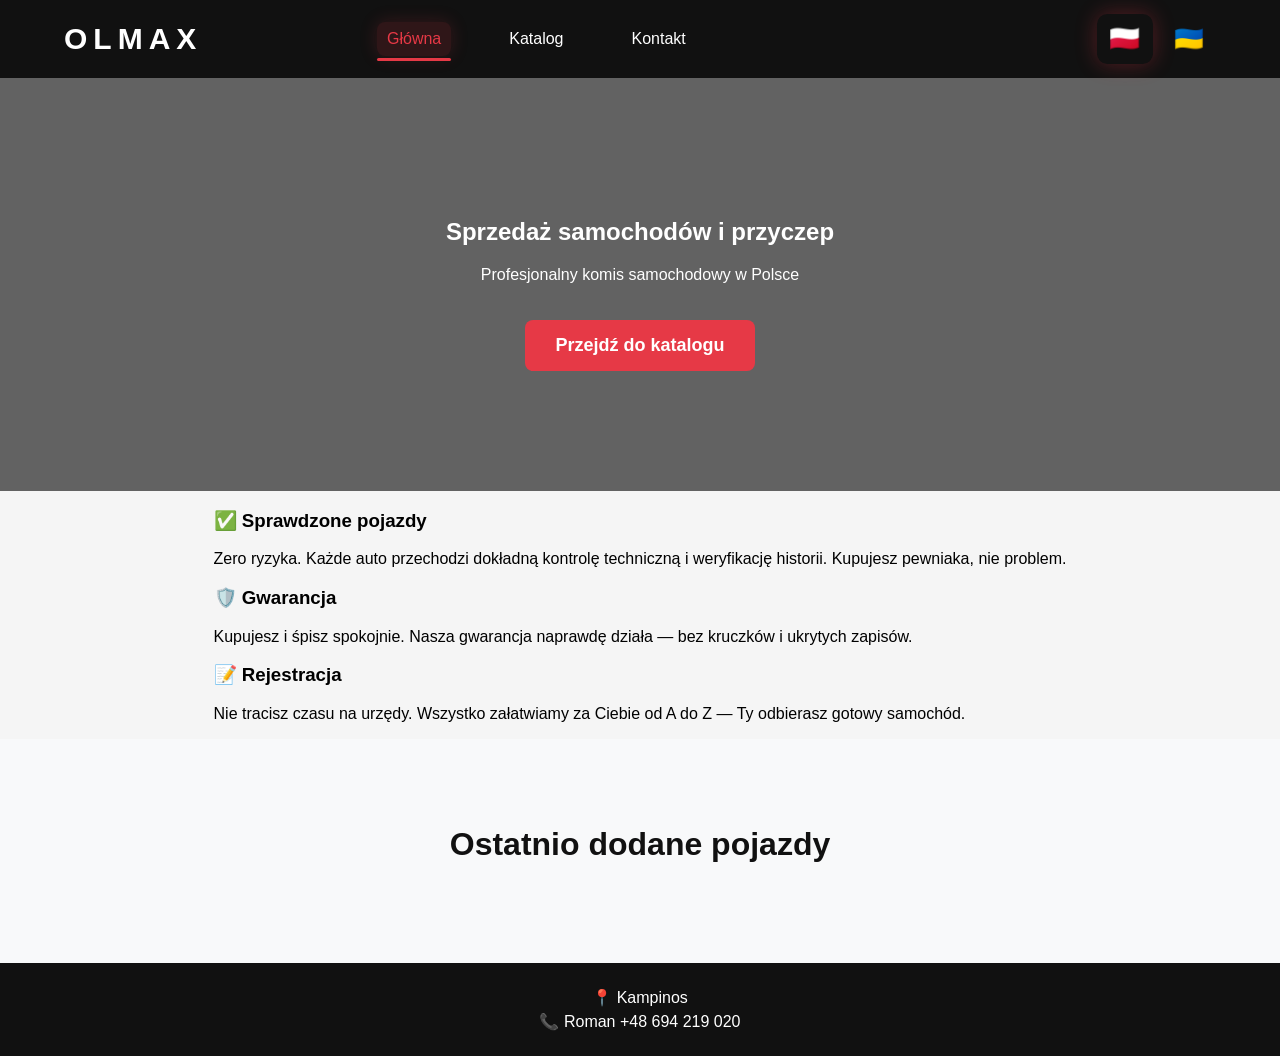
==== index.html @ dc138b00 "Initial OLMAX site" ====
<!DOCTYPE html>
<html lang="pl">
<head>
    <meta charset="UTF-8">
    <meta name="viewport" content="width=device-width, initial-scale=1.0">
    <title>OLMAX</title>
    <link rel="stylesheet" href="css/style.css">
</head>
<body>

<header style="display: flex; align-items: center; justify-content: space-between; padding: 15px 5%; box-sizing: border-box;">

    <div style="flex: 1;">
        <h1 id="hero-h1" style="margin: 0;">OLMAX</h1>
    </div>

    <nav style="flex: 2; text-align: center;">
        <a href="index.html" id="nav-home" style="margin: 0 15px;">Główna</a>
        <a href="katalog.html" id="nav-catalog" style="margin: 0 15px;">Katalog</a>
        <a href="kontakt.html" id="nav-contact" style="margin: 0 15px;">Kontakt</a>
    </nav>

    <div class="lang-switcher" style="flex: 1; display: flex; justify-content: flex-end; gap: 10px;">
        <button onclick="setLanguage('pl')" style="cursor:pointer; background:none; border:none; font-size:24px; transition: 0.2s;" onmouseover="this.style.transform='scale(1.1)'" onmouseout="this.style.transform='scale(1)'">🇵🇱</button>
        <button onclick="setLanguage('ua')" style="cursor:pointer; background:none; border:none; font-size:24px; transition: 0.2s;" onmouseover="this.style.transform='scale(1.1)'" onmouseout="this.style.transform='scale(1)'">🇺🇦</button>
    </div>

</header>

<section class="hero">
    <div class="hero-content">
        <h2 id="txt-hero-title">Sprzedaż samochodów i przyczep</h2>
        <p id="txt-hero-sub">Profesjonalny komis samochodowy w Polsce</p>
        <a href="katalog.html" class="btn-primary" id="btn-hero-catalog">Przejdź do katalogu</a>
    </div>
</section>

<section class="container features-section">
    <div class="feature-box">
        <h3 id="txt-feat-1">✅ Sprawdzone pojazdy</h3>
        <p id="txt-feat-1-sub">Każdy samochód przechodzi dokładną inspekcję...</p>
    </div>
    <div class="feature-box">
        <h3 id="txt-feat-2">🛡️ Gwarancja</h3>
        <p id="txt-feat-2-sub">Proste warunki umowy...</p>
    </div>
    <div class="feature-box">
        <h3 id="txt-feat-3">📝 Rejestracja</h3>
        <p id="txt-feat-3-sub">Pomagamy z formalnościami...</p>
    </div>
</section>

<section class="recent-cars-wrapper">
    <div class="container">
        <h2 id="latest-h2">Ostatnio dodane pojazdy</h2>
        <div id="latest-cars">
        </div>
    </div>
</section>

<script src="js/lang.js"></script>
<script src="js/home.js"></script>

<footer>
    <p>📍 Kampinos</p>
    <p>📞 Roman +48 694 219 020</p>
</footer>

</body>
</html>
---- css/style.css ----
body {
    font-family: Arial;
    margin: 0;
    background: #f5f5f5;
    display: flex;
    flex-direction: column;
    min-height: 100vh;
}

/* --- ГОЛОВНИЙ КОНТЕЙНЕР (Центрує сайт) --- */
.container {
    max-width: 1200px;
    margin: 0 auto;
    padding: 0 20px;
}

header {
    display:flex;
    justify-content:flex-start;
    align-items:center;
    background:#111;
    color:white;
    padding:15px 30px;
    gap: 20px;
}

header h1 {
    margin: 0;
    font-size: 30px;
    letter-spacing: 0.2em;
    text-transform: uppercase;
    animation: logoGlow 3.5s ease-in-out infinite;
}

.lang-switcher {
    display: flex;
    gap: 10px;
    align-items: center;
    margin-left: auto;
}

nav {
    display: flex;
    gap: 18px;
    align-items: center;
}

nav a {
    position: relative;
    color:white;
    margin:10px;
    text-decoration:none;
    padding: 8px 10px;
    border-radius: 8px;
    transition: color 0.25s ease, transform 0.25s ease, box-shadow 0.25s ease, background 0.25s ease;
}

nav a:hover {
    transform: translateY(-2px);
}

nav a.active {
    color: #e63946;
    background: rgba(230,57,70,0.14);
    box-shadow: 0 0 18px rgba(230,57,70,0.18);
}

nav a.active::after {
    content: '';
    position: absolute;
    left: 0;
    right: 0;
    bottom: -5px;
    height: 3px;
    background: #e63946;
    border-radius: 2px;
}

.lang-switcher button {
    cursor: pointer;
    background: transparent;
    color: white;
    border: 1px solid rgba(255,255,255,0.65);
    padding: 10px 12px;
    border-radius: 10px;
    font-size: 18px;
    transition: background 0.25s ease, color 0.25s ease, transform 0.25s ease, box-shadow 0.25s ease;
}

.lang-switcher button:hover {
    background: rgba(255,255,255,0.12);
}

.lang-switcher button.active {
    color: #e63946;
    background: rgba(230,57,70,0.18);
    box-shadow: 0 0 20px rgba(230,57,70,0.32);
    transform: scale(1.04);
}

.hero {
    background: linear-gradient(rgba(0,0,0,0.6), rgba(0,0,0,0.6)), url('https://picsum.photos/1200/400') center/cover;
    color: white;
    padding: 120px 20px;
    text-align: center;
}

.about {
    padding:40px;
    text-align:center;
}

#cars {
    display:flex;
    flex-wrap:wrap;
    gap:20px;
    padding:20px;
}

.card {
    background: white;
    padding: 15px;
    border-radius: 10px;
    width: 250px;
    box-shadow: 0 0 10px rgba(0,0,0,0.1);
    cursor: pointer;
    transition: transform 0.3s ease, box-shadow 0.3s ease;
}

.card:hover {
    transform: translateY(-10px);
    box-shadow: 0 15px 30px rgba(0,0,0,0.2);
}

.card img {
    width:100%;
    border-radius:10px;
}

button {
    background:black;
    color:white;
    padding:10px;
    border:none;
    border-radius:5px;
    cursor:pointer;
}

.back {
    color:white;
    padding:10px;
    display:inline-block;
}

footer {
    background: #111;
    color: white;
    text-align: center;
    padding: 20px;
    margin-top: auto;
}

footer p {
    margin: 5px 0;
}

.product-card {
    display: flex;
    flex-wrap: wrap;
    background: white;
    max-width: 900px;
    margin: 40px auto;
    border-radius: 15px;
    box-shadow: 0 5px 20px rgba(0,0,0,0.1);
    overflow: hidden;
}

.product-image {
    flex: 1 1 400px;
}

.product-image img {
    width: 100%;
    height: 100%;
    object-fit: cover;
    display: block;
}

.product-info {
    flex: 1 1 400px;
    padding: 30px;
    display: flex;
    flex-direction: column;
}

.product-info h1 {
    margin-top: 0;
    font-size: 32px;
    color: #111;
}

.product-info .price {
    font-size: 28px;
    font-weight: bold;
    color: #e63946;
    margin-bottom: 20px;
}

.specs {
    list-style: none;
    padding: 15px;
    margin: 0 0 20px 0;
    background: #f8f9fa;
    border-radius: 8px;
}

.specs li {
    margin-bottom: 10px;
    font-size: 16px;
    border-bottom: 1px solid #ddd;
    padding-bottom: 5px;
}

.specs li:last-child {
    border-bottom: none;
    margin-bottom: 0;
    padding-bottom: 0;
}

.description p {
    line-height: 1.6;
    color: #444;
}

.buy-btn {
    margin-top: auto;
    background: #111;
    color: white;
    padding: 15px;
    font-size: 18px;
    border: none;
    border-radius: 8px;
    cursor: pointer;
    transition: 0.3s;
    width: 100%;
}

.buy-btn:hover {
    background: #333;
}

.btn-primary {
    display: inline-block;
    background: #e63946;
    color: white;
    padding: 15px 30px;
    text-decoration: none;
    font-size: 18px;
    border-radius: 8px;
    margin-top: 20px;
    font-weight: bold;
    transition: 0.3s;
}

.btn-primary:hover {
    background: #c1121f;
}

/* --- ОНОВЛЕНИЙ БЛОК ПЕРЕВАГ --- */
.features {
    display: flex;
    justify-content: center;
    flex-wrap: wrap;
    gap: 30px;
    padding: 50px 20px;
    background: white;
    text-align: center;
    max-width: 1200px;
    margin: 0 auto;
}

.feature {
    flex: 1;
    min-width: 250px;
    padding: 20px;
}

.feature h3 {
    color: #111;
    margin-bottom: 15px;
}

.latest {
    padding: 50px 20px;
    text-align: center;
}

.cars-grid {
    display: flex;
    flex-wrap: wrap;
    justify-content: center;
    gap: 20px;
    margin: 30px 0;
}

.btn-secondary {
    display: inline-block;
    background: #111;
    color: white;
    padding: 12px 25px;
    text-decoration: none;
    border-radius: 8px;
    transition: 0.3s;
}

.btn-secondary:hover {
    background: #333;
}

header,
footer,
#cars,
#product,
.hero-content,
.features,
.latest,
.back {
    animation: fadeInUp 1s ease-out forwards;
    opacity: 0;
}

header {
    animation-delay: 0.1s;
}

.back, #cars, #product, .hero-content {
    animation-delay: 0.3s;
}

.features {
    animation-delay: 0.5s;
}

.latest {
    animation-delay: 0.7s;
}

footer {
    animation-delay: 0.9s;
}

@keyframes fadeInUp {
    from {
        opacity: 0;
        transform: translateY(20px);
    }
    to {
        opacity: 1;
        transform: translateY(0);
    }
}

@keyframes logoGlow {
    0%, 100% {
        text-shadow: 0 0 10px rgba(255,255,255,0.25);
        transform: translateY(0);
    }
    50% {
        text-shadow: 0 0 18px rgba(230,57,70,0.6);
        transform: translateY(-3px);
    }
}

.contact-section {
    display: flex;
    flex-wrap: wrap;
    max-width: 1000px;
    margin: 40px auto;
    gap: 30px;
    padding: 20px;
    animation: fadeInUp 1s ease-out forwards;
    opacity: 0;
    animation-delay: 0.3s;
}

.contact-info, .contact-form {
    flex: 1 1 400px;
    background: white;
    padding: 40px;
    border-radius: 15px;
    box-shadow: 0 5px 20px rgba(0,0,0,0.1);
}

.contact-info h2, .contact-form h2 {
    margin-top: 0;
    color: #111;
}

.info-block {
    margin-top: 25px;
}

.info-block h3 {
    margin-bottom: 5px;
    font-size: 18px;
    color: #111;
}

.info-block p {
    margin: 0;
    color: #444;
    line-height: 1.6;
}

.contact-form form {
    display: flex;
    flex-direction: column;
    gap: 15px;
    margin-top: 20px;
}

.contact-form input, .contact-form textarea {
    width: 100%;
    padding: 15px;
    border: 1px solid #ddd;
    border-radius: 8px;
    font-size: 16px;
    font-family: Arial;
    box-sizing: border-box;
    background: #f8f9fa;
    transition: 0.3s;
}

.contact-form input:focus, .contact-form textarea:focus {
    outline: none;
    border-color: #e63946;
    background: white;
}

.map-section {
    width: 100%;
    margin-bottom: -5px;
    animation: fadeInUp 1s ease-out forwards;
    opacity: 0;
    animation-delay: 0.5s;
}

/* --- СЕКЦІЯ ОСТАННІХ АВТО (Сірий фон і центр) --- */
.recent-cars-wrapper {
    background-color: #f8f9fa;
    padding: 60px 0;
}

.recent-cars-wrapper h2 {
    text-align: center;
    font-size: 32px;
    margin-bottom: 40px;
    color: #111;
}

#latest-cars {
    display: grid;
    grid-template-columns: repeat(3, 1fr);
    gap: 20px;
    margin-top: 30px;
    padding: 0 15px;
}

#latest-cars .card {
    display: flex;
    flex-direction: column;
    justify-content: space-between;
    background: #fff;
    border-radius: 10px;
    box-shadow: 0 5px 15px rgba(0,0,0,0.1);
    padding: 15px;
    width: auto;
}

#latest-cars .card img {
    width: 100%;
    height: 220px;
    object-fit: cover;
    border-radius: 8px;
    margin-bottom: 15px;
}

@media (max-width: 1024px) {
    header {
        padding: 15px 20px;
    }

    .hero {
        padding: 100px 20px;
    }

    .features, .latest, .contact-section {
        padding-left: 20px;
        padding-right: 20px;
    }
}

@media (max-width: 900px) {
    #latest-cars {
        grid-template-columns: repeat(2, 1fr);
    }

    .product-card {
        max-width: 100%;
        margin: 30px 15px;
    }

    .product-image,
    .product-info {
        flex: 1 1 100%;
    }

    .product-info {
        padding: 24px;
    }

    .btn-primary,
    .btn-secondary,
    .buy-btn,
    button {
        width: 100%;
    }

    .features {
        gap: 20px;
    }

    .feature {
        min-width: 100%;
    }

    .contact-section {
        flex-direction: column;
    }

    .contact-info,
    .contact-form {
        padding: 25px;
    }

    #cars {
        gap: 15px;
        padding: 15px;
    }

    .card {
        width: 100%;
    }
}

@media (max-width: 600px) {
    #latest-cars {
        grid-template-columns: 1fr;
    }

    header {
        padding: 12px 15px;
    }

    header h1 {
        font-size: 24px;
    }

    .lang-switcher button {
        padding: 8px 10px;
        font-size: 16px;
    }

    nav a {
        margin: 6px 6px;
        padding: 8px 10px;
        font-size: 14px;
    }

    .hero {
        padding: 70px 15px;
    }

    .feature {
        padding: 16px;
    }

    .contact-info,
    .contact-form {
        padding: 18px;
    }

    .product-info h1 {
        font-size: 26px;
    }

    .product-info .price {
        font-size: 24px;
    }

    .product-card {
        margin: 20px 10px;
    }

    .buy-btn,
    .btn-primary,
    .btn-secondary {
        padding: 14px 18px;
    }

    .contact-form input,
    .contact-form textarea {
        padding: 12px;
        font-size: 15px;
    }

    .recent-cars-wrapper {
        padding: 40px 10px;
    }

    .recent-cars-wrapper h2 {
        font-size: 28px;
    }

    #latest-cars {
        padding: 0 10px;
    }
}
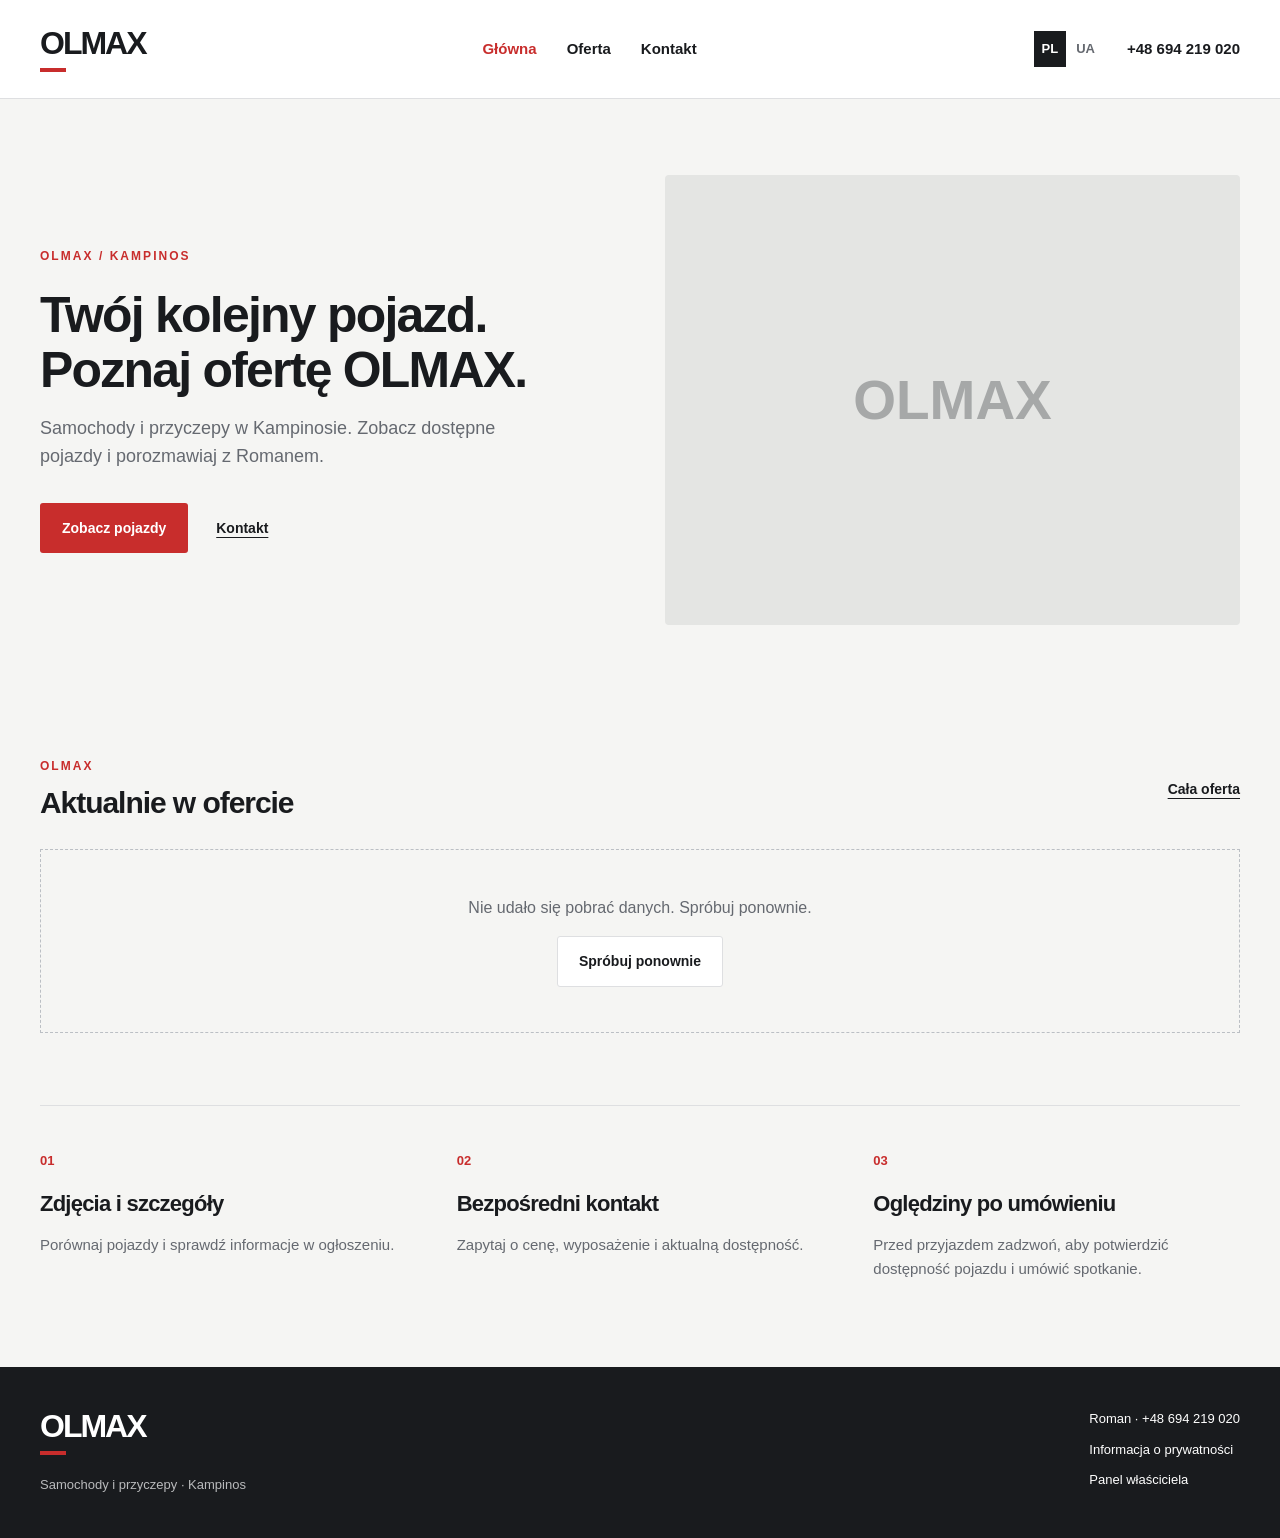
==== commit 778f36bc: "Prepare updated OLMAX catalog and owner panel for Railway" ====
--- a/index.html
+++ b/index.html
@@ -1,70 +1,29 @@
-<!DOCTYPE html>
+<!doctype html>
 <html lang="pl">
-<head>
-    <meta charset="UTF-8">
-    <meta name="viewport" content="width=device-width, initial-scale=1.0">
-    <title>OLMAX</title>
-    <link rel="stylesheet" href="css/style.css">
-</head>
-<body>
+  <head>
+    <meta charset="utf-8" />
+    <meta name="viewport" content="width=device-width, initial-scale=1" />
+    <title>OLMAX — Samochody i przyczepy w Kampinosie</title>
+    <meta
+      name="description"
+      content="OLMAX — samochody i przyczepy w Kampinosie. Aktualne ogłoszenia, zdjęcia i kontakt: Roman, +48 694 219 020."
+    />
 
-<header style="display: flex; align-items: center; justify-content: space-between; padding: 15px 5%; box-sizing: border-box;">
-
-    <div style="flex: 1;">
-        <h1 id="hero-h1" style="margin: 0;">OLMAX</h1>
-    </div>
-
-    <nav style="flex: 2; text-align: center;">
-        <a href="index.html" id="nav-home" style="margin: 0 15px;">Główna</a>
-        <a href="katalog.html" id="nav-catalog" style="margin: 0 15px;">Katalog</a>
-        <a href="kontakt.html" id="nav-contact" style="margin: 0 15px;">Kontakt</a>
-    </nav>
-
-    <div class="lang-switcher" style="flex: 1; display: flex; justify-content: flex-end; gap: 10px;">
-        <button onclick="setLanguage('pl')" style="cursor:pointer; background:none; border:none; font-size:24px; transition: 0.2s;" onmouseover="this.style.transform='scale(1.1)'" onmouseout="this.style.transform='scale(1)'">🇵🇱</button>
-        <button onclick="setLanguage('ua')" style="cursor:pointer; background:none; border:none; font-size:24px; transition: 0.2s;" onmouseover="this.style.transform='scale(1.1)'" onmouseout="this.style.transform='scale(1)'">🇺🇦</button>
-    </div>
-
-</header>
-
-<section class="hero">
-    <div class="hero-content">
-        <h2 id="txt-hero-title">Sprzedaż samochodów i przyczep</h2>
-        <p id="txt-hero-sub">Profesjonalny komis samochodowy w Polsce</p>
-        <a href="katalog.html" class="btn-primary" id="btn-hero-catalog">Przejdź do katalogu</a>
-    </div>
-</section>
-
-<section class="container features-section">
-    <div class="feature-box">
-        <h3 id="txt-feat-1">✅ Sprawdzone pojazdy</h3>
-        <p id="txt-feat-1-sub">Każdy samochód przechodzi dokładną inspekcję...</p>
-    </div>
-    <div class="feature-box">
-        <h3 id="txt-feat-2">🛡️ Gwarancja</h3>
-        <p id="txt-feat-2-sub">Proste warunki umowy...</p>
-    </div>
-    <div class="feature-box">
-        <h3 id="txt-feat-3">📝 Rejestracja</h3>
-        <p id="txt-feat-3-sub">Pomagamy z formalnościami...</p>
-    </div>
-</section>
-
-<section class="recent-cars-wrapper">
-    <div class="container">
-        <h2 id="latest-h2">Ostatnio dodane pojazdy</h2>
-        <div id="latest-cars">
-        </div>
-    </div>
-</section>
-
-<script src="js/lang.js"></script>
-<script src="js/home.js"></script>
-
-<footer>
-    <p>📍 Kampinos</p>
-    <p>📞 Roman +48 694 219 020</p>
-</footer>
-
-</body>
-</html>+    <meta name="theme-color" content="#191b1e" />
+    <link rel="icon" href="/assets/favicon.svg" type="image/svg+xml" />
+    <link rel="stylesheet" href="/css/style.css" />
+    <script src="/js/lang.js" defer></script>
+    <script src="/js/common.js" defer></script>
+    <script src="/js/home.js" defer></script>
+  </head>
+  <body>
+    <a class="skip-link" href="#main">Przejdź do treści / До вмісту</a>
+    <header></header>
+    <main id="main"></main>
+    <noscript
+      >OLMAX · Kampinos · Roman <a href="tel:+48694219020">+48 694 219 020</a>.
+      Włącz JavaScript, aby wyświetlić ofertę.</noscript
+    >
+    <footer></footer>
+  </body>
+</html>
--- a/css/style.css
+++ b/css/style.css
@@ -1,628 +1,987 @@
+* {
+  box-sizing: border-box;
+}
+:root {
+  --ink: #191b1e;
+  --muted: #656970;
+  --red: #c82d2c;
+  --line: #dedfe1;
+  --paper: #f5f5f3;
+}
 body {
-    font-family: Arial;
+  margin: 0;
+  background: var(--paper);
+  color: var(--ink);
+  font:
+    16px/1.6 -apple-system,
+    BlinkMacSystemFont,
+    "Segoe UI",
+    sans-serif;
+}
+a {
+  color: inherit;
+  text-underline-offset: 4px;
+}
+button,
+input,
+select,
+textarea {
+  font: inherit;
+}
+button,
+a,
+input,
+select,
+textarea {
+  -webkit-tap-highlight-color: transparent;
+}
+button {
+  cursor: pointer;
+}
+button:disabled {
+  opacity: 0.55;
+  cursor: wait;
+}
+:focus-visible {
+  outline: 3px solid #297ccc;
+  outline-offset: 4px;
+}
+[hidden] {
+  display: none !important;
+}
+h1,
+h2,
+h3,
+p {
+  margin: 0 0 16px;
+}
+h1,
+h2,
+h3 {
+  line-height: 1.15;
+  letter-spacing: -0.035em;
+}
+h1 {
+  font-size: clamp(34px, 4vw, 60px);
+}
+h2 {
+  font-size: 30px;
+}
+h3 {
+  font-size: 23px;
+}
+img {
+  display: block;
+  max-width: 100%;
+}
+header {
+  background: #fff;
+  border-bottom: 1px solid var(--line);
+}
+.container,
+.header-inner,
+.footer-inner {
+  width: min(1200px, calc(100% - 64px));
+  margin: auto;
+}
+.header-inner {
+  min-height: 98px;
+  display: flex;
+  align-items: center;
+  justify-content: space-between;
+  gap: 28px;
+}
+.brand {
+  position: relative;
+  display: inline-block;
+  font-size: 32px;
+  font-weight: 900;
+  letter-spacing: -2px;
+  text-decoration: none;
+  line-height: 1.1;
+}
+.brand span {
+  display: block;
+  width: 26px;
+  height: 4px;
+  background: var(--red);
+  margin-top: 7px;
+}
+nav {
+  display: flex;
+  gap: 30px;
+}
+nav a {
+  text-decoration: none;
+  font-weight: 600;
+  font-size: 15px;
+}
+nav a[aria-current="page"] {
+  color: var(--red);
+}
+.header-actions {
+  display: flex;
+  gap: 24px;
+  align-items: center;
+}
+.phone-link {
+  font-weight: 650;
+  text-decoration: none;
+  font-size: 15px;
+}
+.languages {
+  display: flex;
+  gap: 2px;
+}
+.languages button {
+  border: 0;
+  background: transparent;
+  padding: 8px;
+  color: var(--muted);
+  font-size: 13px;
+  font-weight: 700;
+}
+.languages button[aria-pressed="true"] {
+  background: var(--ink);
+  color: #fff;
+}
+main {
+  min-height: 65vh;
+}
+.hero {
+  display: grid;
+  grid-template-columns: 1fr 1fr;
+  gap: 50px;
+  align-items: center;
+  padding-block: 76px;
+}
+.eyebrow {
+  font-size: 12px;
+  font-weight: 750;
+  letter-spacing: 0.17em;
+  color: var(--red);
+  margin-bottom: 22px;
+}
+.hero h1 {
+  white-space: pre-line;
+  font-size: clamp(36px, 3.9vw, 56px);
+  line-height: 1.1;
+}
+.hero-sub,
+.lead {
+  color: var(--muted);
+  max-width: 510px;
+  font-size: 18px;
+}
+.actions {
+  display: flex;
+  align-items: center;
+  gap: 28px;
+  margin-top: 32px;
+}
+.button {
+  display: inline-flex;
+  align-items: center;
+  justify-content: center;
+  gap: 8px;
+  padding: 13px 21px;
+  min-height: 48px;
+  border: 1px solid transparent;
+  text-decoration: none;
+  font-weight: 650;
+  font-size: 14px;
+  border-radius: 3px;
+}
+.primary {
+  background: var(--red);
+  color: white;
+}
+.primary:hover {
+  background: #ac2423;
+}
+.secondary {
+  background: #fff;
+  border-color: var(--line);
+  color: var(--ink);
+}
+.secondary:hover {
+  border-color: var(--ink);
+}
+.text-link {
+  font-size: 14px;
+  font-weight: 650;
+}
+.hero-photo {
+  background: #e4e5e3;
+  min-width: 0;
+  position: relative;
+  border-radius: 4px;
+  overflow: hidden;
+}
+.hero-photo > a {
+  display: block;
+  text-decoration: none;
+}
+.hero-photo img {
+  width: 100%;
+  height: 410px;
+  object-fit: cover;
+}
+.hero-caption {
+  background: var(--ink);
+  color: white;
+  padding: 18px 22px;
+  display: flex;
+  justify-content: space-between;
+  gap: 15px;
+  font-size: 14px;
+}
+.hero-empty {
+  min-height: 450px;
+  display: grid;
+  place-items: center;
+  font-size: 55px;
+  font-weight: 900;
+  color: #a6a8a8;
+}
+.section {
+  padding-block: 56px 72px;
+}
+.section-heading {
+  display: flex;
+  align-items: center;
+  justify-content: space-between;
+  gap: 20px;
+  margin-bottom: 28px;
+}
+.section-heading h1,
+.section-heading h2 {
+  margin: 0;
+}
+.section-heading .eyebrow {
+  margin-bottom: 10px;
+}
+.car-grid {
+  display: grid;
+  grid-template-columns: repeat(3, minmax(0, 1fr));
+  gap: 24px;
+}
+.car-card {
+  background: white;
+  border: 1px solid var(--line);
+  border-radius: 4px;
+  overflow: hidden;
+  min-width: 0;
+}
+.card-image {
+  display: block;
+  overflow: hidden;
+  background: #e9eae8;
+}
+.card-image img {
+  width: 100%;
+  height: 240px;
+  object-fit: cover;
+  transition: transform 0.2s;
+}
+.card-image:hover img {
+  transform: scale(1.025);
+}
+.card-body {
+  padding: 24px;
+}
+.car-meta {
+  font-size: 13px;
+  color: var(--muted);
+  display: flex;
+  gap: 10px;
+  margin-bottom: 12px;
+}
+.car-card h3 {
+  font-size: 23px;
+}
+.car-card h3 a {
+  text-decoration: none;
+}
+.card-bottom {
+  display: flex;
+  gap: 16px;
+  justify-content: space-between;
+  align-items: center;
+  margin-top: 30px;
+  border-top: 1px solid var(--line);
+  padding-top: 20px;
+  flex-wrap: wrap;
+}
+.card-bottom strong {
+  font-size: 20px;
+  letter-spacing: -0.03em;
+}
+.card-bottom a {
+  font-size: 12px;
+  font-weight: 650;
+  text-decoration: none;
+}
+.benefits {
+  border-top: 1px solid var(--line);
+  display: grid;
+  grid-template-columns: repeat(3, 1fr);
+  gap: 50px;
+  padding-block: 45px 70px;
+}
+.benefits article > span {
+  font-size: 13px;
+  color: var(--red);
+  font-weight: 700;
+  display: block;
+  margin-bottom: 20px;
+}
+.benefits p {
+  color: var(--muted);
+  font-size: 15px;
+}
+.benefits h3 {
+  font-size: 22px;
+}
+footer {
+  background: var(--ink);
+  color: #fff;
+}
+.footer-inner {
+  padding-block: 42px;
+  display: flex;
+  justify-content: space-between;
+  gap: 30px;
+}
+.footer-inner p {
+  font-size: 13px;
+  color: #b9babc;
+  margin: 20px 0 0;
+}
+.footer-links {
+  display: flex;
+  flex-direction: column;
+  gap: 10px;
+  font-size: 13px;
+}
+.footer-links a {
+  text-decoration: none;
+}
+.catalog-filters {
+  display: grid;
+  grid-template-columns: 2fr 1fr 1fr auto;
+  gap: 18px;
+  align-items: end;
+  background: white;
+  border: 1px solid var(--line);
+  padding: 24px;
+  margin: 30px 0;
+}
+.catalog-filters label,
+.request-form label,
+.editor label,
+.login-form label {
+  display: block;
+  font-size: 14px;
+  font-weight: 600;
+}
+input,
+select,
+textarea {
+  display: block;
+  width: 100%;
+  padding: 11px 12px;
+  background: #fff;
+  border: 1px solid #b9bcc1;
+  border-radius: 3px;
+  color: var(--ink);
+  margin-top: 7px;
+  font-weight: 400;
+  min-width: 0;
+}
+textarea {
+  resize: vertical;
+}
+input[type="file"] {
+  font-size: 13px;
+}
+.small {
+  font-size: 13px;
+  color: var(--muted);
+}
+.empty-state {
+  padding: 45px 25px;
+  border: 1px dashed #bbbfc4;
+  text-align: center;
+  grid-column: 1/-1;
+  color: var(--muted);
+}
+.panel {
+  background: white;
+  border: 1px solid var(--line);
+  padding: 32px;
+  border-radius: 4px;
+}
+.panel h2 {
+  font-size: 26px;
+}
+.product-layout {
+  display: grid;
+  grid-template-columns: minmax(0, 1.45fr) minmax(0, 1fr);
+  gap: 30px;
+}
+.product-layout > div,
+.contact-layout > div {
+  min-width: 0;
+}
+.back-link {
+  display: inline-block;
+  margin-bottom: 28px;
+  font-size: 14px;
+}
+.main-photo {
+  background: #e9eae8;
+}
+.main-photo img {
+  width: 100%;
+  height: 460px;
+  object-fit: contain;
+}
+.gallery {
+  display: flex;
+  gap: 10px;
+  overflow-x: auto;
+  padding: 14px 2px 22px;
+}
+.thumb {
+  width: 94px;
+  height: 72px;
+  flex-shrink: 0;
+  padding: 3px;
+  border: 2px solid transparent;
+  background: white;
+}
+.thumb[aria-pressed="true"] {
+  border-color: var(--red);
+}
+.thumb img {
+  height: 100%;
+  width: 100%;
+  object-fit: cover;
+}
+.description p {
+  white-space: pre-line;
+  overflow-wrap: anywhere;
+}
+.product-details h1 {
+  font-size: 36px;
+  overflow-wrap: anywhere;
+}
+.product-price {
+  font-size: 32px;
+  font-weight: 750;
+  letter-spacing: -0.035em;
+}
+.specs {
+  margin: 24px 0;
+}
+.specs div {
+  display: flex;
+  justify-content: space-between;
+  padding: 12px 0;
+  border-top: 1px solid var(--line);
+}
+.specs dt {
+  color: var(--muted);
+}
+.specs dd {
+  font-weight: 600;
+  margin-left: 16px;
+}
+.wide {
+  width: 100%;
+  flex-wrap: wrap;
+}
+.inquiry {
+  margin-top: 24px;
+}
+.request-form,
+.login-form {
+  display: grid;
+  gap: 18px;
+}
+.request-form .small {
+  font-weight: 400;
+  margin: 0;
+}
+.honeypot {
+  position: absolute;
+  left: -9999px;
+  width: 1px;
+  height: 1px;
+  overflow: hidden;
+}
+.form-status {
+  font-size: 14px;
+  margin: 0;
+  overflow-wrap: anywhere;
+}
+.success {
+  color: #187337;
+}
+.error {
+  color: #b32424;
+}
+.contact-layout {
+  display: grid;
+  grid-template-columns: 1fr 1fr;
+  gap: 80px;
+  align-items: start;
+}
+.contact-layout h1 {
+  font-size: 46px;
+}
+.contact-details {
+  display: grid;
+  gap: 28px;
+  margin-top: 42px;
+}
+.contact-details > div > span {
+  display: block;
+  font-size: 13px;
+  color: var(--muted);
+  margin-bottom: 8px;
+}
+.contact-details p {
+  color: var(--muted);
+}
+.contact-details h2 {
+  font-size: 26px;
+}
+.contact-details h3 {
+  font-size: 22px;
+}
+.contact-phone {
+  font-size: 28px;
+  font-weight: 700;
+  text-decoration: none;
+}
+.prose {
+  max-width: 800px;
+}
+.prose p {
+  margin-bottom: 26px;
+}
+.login-panel {
+  max-width: 460px;
+  margin: 30px auto;
+}
+.login-panel h1 {
+  font-size: 34px;
+}
+.admin-heading {
+  display: flex;
+  justify-content: space-between;
+  align-items: center;
+  gap: 20px;
+  margin-bottom: 32px;
+}
+.admin-heading h1 {
+  font-size: 38px;
+  margin: 0;
+}
+.admin-tabs {
+  display: flex;
+  gap: 12px;
+  margin-bottom: 28px;
+  flex-wrap: wrap;
+}
+.admin-tabs button[aria-pressed="true"] {
+  background: var(--ink);
+  color: #fff;
+}
+.admin-list {
+  display: grid;
+  gap: 14px;
+}
+.admin-car {
+  display: flex;
+  align-items: center;
+  gap: 22px;
+  background: #fff;
+  border: 1px solid var(--line);
+  padding: 18px;
+}
+.admin-car img {
+  width: 115px;
+  height: 78px;
+  object-fit: cover;
+}
+.admin-car .car-info {
+  flex: 1;
+  min-width: 0;
+}
+.admin-car h2 {
+  font-size: 21px;
+  margin-bottom: 8px;
+  overflow-wrap: anywhere;
+}
+.admin-car p {
+  margin: 0;
+  font-size: 13px;
+  color: var(--muted);
+}
+.badge {
+  display: inline-block;
+  padding: 2px 9px;
+  font-size: 12px;
+  background: #ececeb;
+  border-radius: 3px;
+}
+.badge.published,
+.badge.new {
+  background: #e2f0e6;
+  color: #1a6932;
+}
+.badge.sold {
+  background: #e5e8ef;
+  color: #414b67;
+}
+.editor {
+  margin-bottom: 30px;
+}
+.editor h2 {
+  margin-bottom: 24px;
+}
+.form-grid {
+  display: grid;
+  grid-template-columns: 1fr 1fr;
+  gap: 20px;
+}
+.span-all {
+  grid-column: 1/-1;
+}
+.editor .actions {
+  margin-top: 20px;
+}
+.upload-grid {
+  display: grid;
+  grid-template-columns: repeat(4, minmax(0, 1fr));
+  gap: 16px;
+  margin-block: 20px;
+}
+.upload-item {
+  border: 1px solid var(--line);
+  padding: 8px;
+}
+.upload-item img {
+  width: 100%;
+  height: 110px;
+  object-fit: cover;
+}
+.upload-item button {
+  font-size: 12px;
+  margin-top: 8px;
+  background: #fff;
+  border: 1px solid var(--line);
+  padding: 5px;
+  width: 100%;
+}
+.url-row {
+  display: flex;
+  align-items: end;
+  gap: 12px;
+}
+.url-row label {
+  flex: 1;
+}
+.lead-card {
+  padding: 24px;
+  background: #fff;
+  border: 1px solid var(--line);
+}
+.lead-top {
+  display: flex;
+  justify-content: space-between;
+  gap: 20px;
+  flex-wrap: wrap;
+}
+.lead-card h2 {
+  font-size: 23px;
+  margin-bottom: 6px;
+}
+.lead-message {
+  white-space: pre-line;
+  overflow-wrap: anywhere;
+  margin-top: 20px;
+}
+.lead-actions {
+  display: flex;
+  align-items: end;
+  justify-content: space-between;
+  gap: 20px;
+}
+.lead-actions select {
+  max-width: 210px;
+}
+.danger {
+  color: #ae2323;
+}
+.skip-link {
+  position: fixed;
+  top: -100px;
+  left: 15px;
+  background: white;
+  padding: 12px;
+  z-index: 5;
+}
+.skip-link:focus {
+  top: 10px;
+}
+noscript {
+  display: block;
+  padding: 24px;
+  text-align: center;
+}
+.admin-notice {
+  margin-bottom: 18px;
+}
+.stats {
+  display: flex;
+  gap: 24px;
+  font-size: 14px;
+  color: var(--muted);
+  margin-bottom: 22px;
+}
+.stats strong {
+  color: var(--ink);
+}
+@media (max-width: 1050px) {
+  .header-inner {
+    gap: 20px;
+  }
+  nav {
+    gap: 18px;
+  }
+  .header-actions {
+    gap: 14px;
+  }
+  .phone-link {
+    display: none;
+  }
+  .hero {
+    gap: 30px;
+    padding-block: 50px;
+  }
+  .hero-photo img {
+    height: 370px;
+  }
+  .card-body {
+    padding: 18px;
+  }
+  .card-image img {
+    height: 190px;
+  }
+  .catalog-filters {
+    grid-template-columns: 2fr 1fr 1fr;
+  }
+  .catalog-filters > button {
+    grid-column: 1/-1;
+    justify-self: start;
+  }
+  .contact-layout {
+    gap: 38px;
+  }
+  .main-photo img {
+    height: 370px;
+  }
+  .panel {
+    padding: 24px;
+  }
+  .product-layout {
+    grid-template-columns: 1.15fr 1fr;
+  }
+}
+@media (max-width: 720px) {
+  .container,
+  .header-inner,
+  .footer-inner {
+    width: calc(100% - 36px);
+  }
+  .header-inner {
+    min-height: 100px;
+    flex-wrap: wrap;
+    gap: 14px;
+    padding-block: 18px;
+  }
+  .brand {
+    font-size: 29px;
+  }
+  .header-actions {
+    margin-left: auto;
+  }
+  nav {
+    order: 3;
+    width: 100%;
+    justify-content: space-between;
+    padding-top: 5px;
+  }
+  nav a {
+    font-size: 14px;
+  }
+  .hero {
+    grid-template-columns: 1fr;
+    padding-block: 38px;
+    gap: 32px;
+  }
+  .hero h1 {
+    font-size: 40px;
+  }
+  .hero-photo img {
+    height: 310px;
+  }
+  .hero-empty {
+    min-height: 280px;
+  }
+  .hero-caption {
+    font-size: 13px;
+    padding: 16px;
+  }
+  .section {
+    padding-block: 35px 48px;
+  }
+  .section-heading {
+    align-items: flex-start;
+  }
+  .section-heading h2 {
+    font-size: 27px;
+  }
+  .section-heading > .text-link {
+    flex-shrink: 0;
+    margin-top: 8px;
+    font-size: 12px;
+  }
+  .car-grid {
+    grid-template-columns: 1fr;
+    gap: 22px;
+  }
+  .card-image img {
+    height: 260px;
+  }
+  .card-body {
+    padding: 22px;
+  }
+  .card-bottom {
+    margin-top: 22px;
+  }
+  .benefits {
+    grid-template-columns: 1fr;
+    gap: 22px;
+    padding-block: 30px;
+  }
+  .benefits article > span {
+    margin-bottom: 12px;
+  }
+  .benefits p {
     margin: 0;
-    background: #f5f5f5;
-    display: flex;
+  }
+  .benefits article {
+    padding-bottom: 22px;
+    border-bottom: 1px solid var(--line);
+  }
+  .footer-inner {
     flex-direction: column;
-    min-height: 100vh;
-}
-
-/* --- ГОЛОВНИЙ КОНТЕЙНЕР (Центрує сайт) --- */
-.container {
-    max-width: 1200px;
-    margin: 0 auto;
-    padding: 0 20px;
-}
-
-header {
-    display:flex;
-    justify-content:flex-start;
-    align-items:center;
-    background:#111;
-    color:white;
-    padding:15px 30px;
+    padding-block: 34px;
+  }
+  .catalog-filters {
+    grid-template-columns: 1fr 1fr;
+    padding: 18px;
+    gap: 16px;
+  }
+  .catalog-filters > label:first-child {
+    grid-column: 1/-1;
+  }
+  .catalog-filters > label {
+    font-size: 12px;
+  }
+  .catalog-filters > button {
+    width: 100%;
+  }
+  .product-layout,
+  .contact-layout {
+    grid-template-columns: 1fr;
+    gap: 24px;
+  }
+  .main-photo img {
+    height: 300px;
+  }
+  .product-details h1 {
+    font-size: 32px;
+  }
+  .contact-layout h1 {
+    font-size: 38px;
+  }
+  .contact-details {
+    margin-top: 30px;
     gap: 20px;
-}
-
-header h1 {
-    margin: 0;
-    font-size: 30px;
-    letter-spacing: 0.2em;
-    text-transform: uppercase;
-    animation: logoGlow 3.5s ease-in-out infinite;
-}
-
-.lang-switcher {
-    display: flex;
-    gap: 10px;
-    align-items: center;
-    margin-left: auto;
-}
-
-nav {
-    display: flex;
-    gap: 18px;
-    align-items: center;
-}
-
-nav a {
-    position: relative;
-    color:white;
-    margin:10px;
-    text-decoration:none;
-    padding: 8px 10px;
-    border-radius: 8px;
-    transition: color 0.25s ease, transform 0.25s ease, box-shadow 0.25s ease, background 0.25s ease;
-}
-
-nav a:hover {
-    transform: translateY(-2px);
-}
-
-nav a.active {
-    color: #e63946;
-    background: rgba(230,57,70,0.14);
-    box-shadow: 0 0 18px rgba(230,57,70,0.18);
-}
-
-nav a.active::after {
-    content: '';
-    position: absolute;
-    left: 0;
-    right: 0;
-    bottom: -5px;
-    height: 3px;
-    background: #e63946;
-    border-radius: 2px;
-}
-
-.lang-switcher button {
-    cursor: pointer;
-    background: transparent;
-    color: white;
-    border: 1px solid rgba(255,255,255,0.65);
-    padding: 10px 12px;
-    border-radius: 10px;
+  }
+  .contact-phone {
+    font-size: 26px;
+  }
+  .panel {
+    padding: 22px;
+  }
+  .form-grid {
+    grid-template-columns: 1fr;
+  }
+  .upload-grid {
+    grid-template-columns: repeat(2, minmax(0, 1fr));
+  }
+  .url-row {
+    flex-direction: column;
+    align-items: stretch;
+  }
+  .admin-heading h1 {
+    font-size: 28px;
+  }
+  .admin-heading .button {
+    padding: 10px 14px;
+  }
+  .admin-car {
+    flex-wrap: wrap;
+    gap: 14px;
+  }
+  .admin-car img {
+    width: 90px;
+    height: 70px;
+  }
+  .admin-car h2 {
     font-size: 18px;
-    transition: background 0.25s ease, color 0.25s ease, transform 0.25s ease, box-shadow 0.25s ease;
-}
-
-.lang-switcher button:hover {
-    background: rgba(255,255,255,0.12);
-}
-
-.lang-switcher button.active {
-    color: #e63946;
-    background: rgba(230,57,70,0.18);
-    box-shadow: 0 0 20px rgba(230,57,70,0.32);
-    transform: scale(1.04);
-}
-
-.hero {
-    background: linear-gradient(rgba(0,0,0,0.6), rgba(0,0,0,0.6)), url('https://picsum.photos/1200/400') center/cover;
-    color: white;
-    padding: 120px 20px;
-    text-align: center;
-}
-
-.about {
-    padding:40px;
-    text-align:center;
-}
-
-#cars {
-    display:flex;
-    flex-wrap:wrap;
-    gap:20px;
-    padding:20px;
-}
-
-.card {
-    background: white;
-    padding: 15px;
-    border-radius: 10px;
-    width: 250px;
-    box-shadow: 0 0 10px rgba(0,0,0,0.1);
-    cursor: pointer;
-    transition: transform 0.3s ease, box-shadow 0.3s ease;
-}
-
-.card:hover {
-    transform: translateY(-10px);
-    box-shadow: 0 15px 30px rgba(0,0,0,0.2);
-}
-
-.card img {
-    width:100%;
-    border-radius:10px;
-}
-
-button {
-    background:black;
-    color:white;
-    padding:10px;
-    border:none;
-    border-radius:5px;
-    cursor:pointer;
-}
-
-.back {
-    color:white;
-    padding:10px;
-    display:inline-block;
-}
-
-footer {
-    background: #111;
-    color: white;
-    text-align: center;
-    padding: 20px;
-    margin-top: auto;
-}
-
-footer p {
-    margin: 5px 0;
-}
-
-.product-card {
-    display: flex;
+  }
+  .admin-car > .button {
+    width: 100%;
+  }
+  .stats {
+    gap: 14px;
     flex-wrap: wrap;
-    background: white;
-    max-width: 900px;
-    margin: 40px auto;
-    border-radius: 15px;
-    box-shadow: 0 5px 20px rgba(0,0,0,0.1);
-    overflow: hidden;
-}
-
-.product-image {
-    flex: 1 1 400px;
-}
-
-.product-image img {
-    width: 100%;
-    height: 100%;
-    object-fit: cover;
-    display: block;
-}
-
-.product-info {
-    flex: 1 1 400px;
-    padding: 30px;
-    display: flex;
-    flex-direction: column;
-}
-
-.product-info h1 {
-    margin-top: 0;
-    font-size: 32px;
-    color: #111;
-}
-
-.product-info .price {
-    font-size: 28px;
-    font-weight: bold;
-    color: #e63946;
-    margin-bottom: 20px;
-}
-
-.specs {
-    list-style: none;
-    padding: 15px;
-    margin: 0 0 20px 0;
-    background: #f8f9fa;
-    border-radius: 8px;
-}
-
-.specs li {
-    margin-bottom: 10px;
-    font-size: 16px;
-    border-bottom: 1px solid #ddd;
-    padding-bottom: 5px;
-}
-
-.specs li:last-child {
-    border-bottom: none;
-    margin-bottom: 0;
-    padding-bottom: 0;
-}
-
-.description p {
-    line-height: 1.6;
-    color: #444;
-}
-
-.buy-btn {
-    margin-top: auto;
-    background: #111;
-    color: white;
-    padding: 15px;
-    font-size: 18px;
-    border: none;
-    border-radius: 8px;
-    cursor: pointer;
-    transition: 0.3s;
-    width: 100%;
-}
-
-.buy-btn:hover {
-    background: #333;
-}
-
-.btn-primary {
-    display: inline-block;
-    background: #e63946;
-    color: white;
-    padding: 15px 30px;
-    text-decoration: none;
-    font-size: 18px;
-    border-radius: 8px;
-    margin-top: 20px;
-    font-weight: bold;
-    transition: 0.3s;
-}
-
-.btn-primary:hover {
-    background: #c1121f;
-}
-
-/* --- ОНОВЛЕНИЙ БЛОК ПЕРЕВАГ --- */
-.features {
-    display: flex;
-    justify-content: center;
+  }
+  .lead-actions {
     flex-wrap: wrap;
-    gap: 30px;
-    padding: 50px 20px;
-    background: white;
-    text-align: center;
-    max-width: 1200px;
-    margin: 0 auto;
-}
-
-.feature {
-    flex: 1;
-    min-width: 250px;
-    padding: 20px;
-}
-
-.feature h3 {
-    color: #111;
-    margin-bottom: 15px;
-}
-
-.latest {
-    padding: 50px 20px;
-    text-align: center;
-}
-
-.cars-grid {
-    display: flex;
+  }
+  .actions {
     flex-wrap: wrap;
-    justify-content: center;
     gap: 20px;
-    margin: 30px 0;
-}
-
-.btn-secondary {
-    display: inline-block;
-    background: #111;
-    color: white;
-    padding: 12px 25px;
-    text-decoration: none;
-    border-radius: 8px;
-    transition: 0.3s;
-}
-
-.btn-secondary:hover {
-    background: #333;
-}
-
-header,
-footer,
-#cars,
-#product,
-.hero-content,
-.features,
-.latest,
-.back {
-    animation: fadeInUp 1s ease-out forwards;
-    opacity: 0;
-}
-
-header {
-    animation-delay: 0.1s;
-}
-
-.back, #cars, #product, .hero-content {
-    animation-delay: 0.3s;
-}
-
-.features {
-    animation-delay: 0.5s;
-}
-
-.latest {
-    animation-delay: 0.7s;
-}
-
-footer {
-    animation-delay: 0.9s;
-}
-
-@keyframes fadeInUp {
-    from {
-        opacity: 0;
-        transform: translateY(20px);
-    }
-    to {
-        opacity: 1;
-        transform: translateY(0);
-    }
-}
-
-@keyframes logoGlow {
-    0%, 100% {
-        text-shadow: 0 0 10px rgba(255,255,255,0.25);
-        transform: translateY(0);
-    }
-    50% {
-        text-shadow: 0 0 18px rgba(230,57,70,0.6);
-        transform: translateY(-3px);
-    }
-}
-
-.contact-section {
-    display: flex;
-    flex-wrap: wrap;
-    max-width: 1000px;
-    margin: 40px auto;
-    gap: 30px;
-    padding: 20px;
-    animation: fadeInUp 1s ease-out forwards;
-    opacity: 0;
-    animation-delay: 0.3s;
-}
-
-.contact-info, .contact-form {
-    flex: 1 1 400px;
-    background: white;
-    padding: 40px;
-    border-radius: 15px;
-    box-shadow: 0 5px 20px rgba(0,0,0,0.1);
-}
-
-.contact-info h2, .contact-form h2 {
-    margin-top: 0;
-    color: #111;
-}
-
-.info-block {
-    margin-top: 25px;
-}
-
-.info-block h3 {
-    margin-bottom: 5px;
-    font-size: 18px;
-    color: #111;
-}
-
-.info-block p {
-    margin: 0;
-    color: #444;
-    line-height: 1.6;
-}
-
-.contact-form form {
-    display: flex;
-    flex-direction: column;
-    gap: 15px;
-    margin-top: 20px;
-}
-
-.contact-form input, .contact-form textarea {
-    width: 100%;
-    padding: 15px;
-    border: 1px solid #ddd;
-    border-radius: 8px;
-    font-size: 16px;
-    font-family: Arial;
-    box-sizing: border-box;
-    background: #f8f9fa;
-    transition: 0.3s;
-}
-
-.contact-form input:focus, .contact-form textarea:focus {
-    outline: none;
-    border-color: #e63946;
-    background: white;
-}
-
-.map-section {
-    width: 100%;
-    margin-bottom: -5px;
-    animation: fadeInUp 1s ease-out forwards;
-    opacity: 0;
-    animation-delay: 0.5s;
-}
-
-/* --- СЕКЦІЯ ОСТАННІХ АВТО (Сірий фон і центр) --- */
-.recent-cars-wrapper {
-    background-color: #f8f9fa;
-    padding: 60px 0;
-}
-
-.recent-cars-wrapper h2 {
-    text-align: center;
-    font-size: 32px;
-    margin-bottom: 40px;
-    color: #111;
-}
-
-#latest-cars {
-    display: grid;
-    grid-template-columns: repeat(3, 1fr);
-    gap: 20px;
-    margin-top: 30px;
-    padding: 0 15px;
-}
-
-#latest-cars .card {
-    display: flex;
-    flex-direction: column;
-    justify-content: space-between;
-    background: #fff;
-    border-radius: 10px;
-    box-shadow: 0 5px 15px rgba(0,0,0,0.1);
-    padding: 15px;
-    width: auto;
-}
-
-#latest-cars .card img {
-    width: 100%;
-    height: 220px;
-    object-fit: cover;
-    border-radius: 8px;
-    margin-bottom: 15px;
-}
-
-@media (max-width: 1024px) {
-    header {
-        padding: 15px 20px;
-    }
-
-    .hero {
-        padding: 100px 20px;
-    }
-
-    .features, .latest, .contact-section {
-        padding-left: 20px;
-        padding-right: 20px;
-    }
-}
-
-@media (max-width: 900px) {
-    #latest-cars {
-        grid-template-columns: repeat(2, 1fr);
-    }
-
-    .product-card {
-        max-width: 100%;
-        margin: 30px 15px;
-    }
-
-    .product-image,
-    .product-info {
-        flex: 1 1 100%;
-    }
-
-    .product-info {
-        padding: 24px;
-    }
-
-    .btn-primary,
-    .btn-secondary,
-    .buy-btn,
-    button {
-        width: 100%;
-    }
-
-    .features {
-        gap: 20px;
-    }
-
-    .feature {
-        min-width: 100%;
-    }
-
-    .contact-section {
-        flex-direction: column;
-    }
-
-    .contact-info,
-    .contact-form {
-        padding: 25px;
-    }
-
-    #cars {
-        gap: 15px;
-        padding: 15px;
-    }
-
-    .card {
-        width: 100%;
-    }
-}
-
-@media (max-width: 600px) {
-    #latest-cars {
-        grid-template-columns: 1fr;
-    }
-
-    header {
-        padding: 12px 15px;
-    }
-
-    header h1 {
-        font-size: 24px;
-    }
-
-    .lang-switcher button {
-        padding: 8px 10px;
-        font-size: 16px;
-    }
-
-    nav a {
-        margin: 6px 6px;
-        padding: 8px 10px;
-        font-size: 14px;
-    }
-
-    .hero {
-        padding: 70px 15px;
-    }
-
-    .feature {
-        padding: 16px;
-    }
-
-    .contact-info,
-    .contact-form {
-        padding: 18px;
-    }
-
-    .product-info h1 {
-        font-size: 26px;
-    }
-
-    .product-info .price {
-        font-size: 24px;
-    }
-
-    .product-card {
-        margin: 20px 10px;
-    }
-
-    .buy-btn,
-    .btn-primary,
-    .btn-secondary {
-        padding: 14px 18px;
-    }
-
-    .contact-form input,
-    .contact-form textarea {
-        padding: 12px;
-        font-size: 15px;
-    }
-
-    .recent-cars-wrapper {
-        padding: 40px 10px;
-    }
-
-    .recent-cars-wrapper h2 {
-        font-size: 28px;
-    }
-
-    #latest-cars {
-        padding: 0 10px;
-    }
-}
+  }
+  .login-panel {
+    margin: 5px auto;
+  }
+  .prose h1 {
+    font-size: 36px;
+  }
+}
+@media (prefers-reduced-motion: reduce) {
+  * {
+    transition: none !important;
+    scroll-behavior: auto !important;
+  }
+}
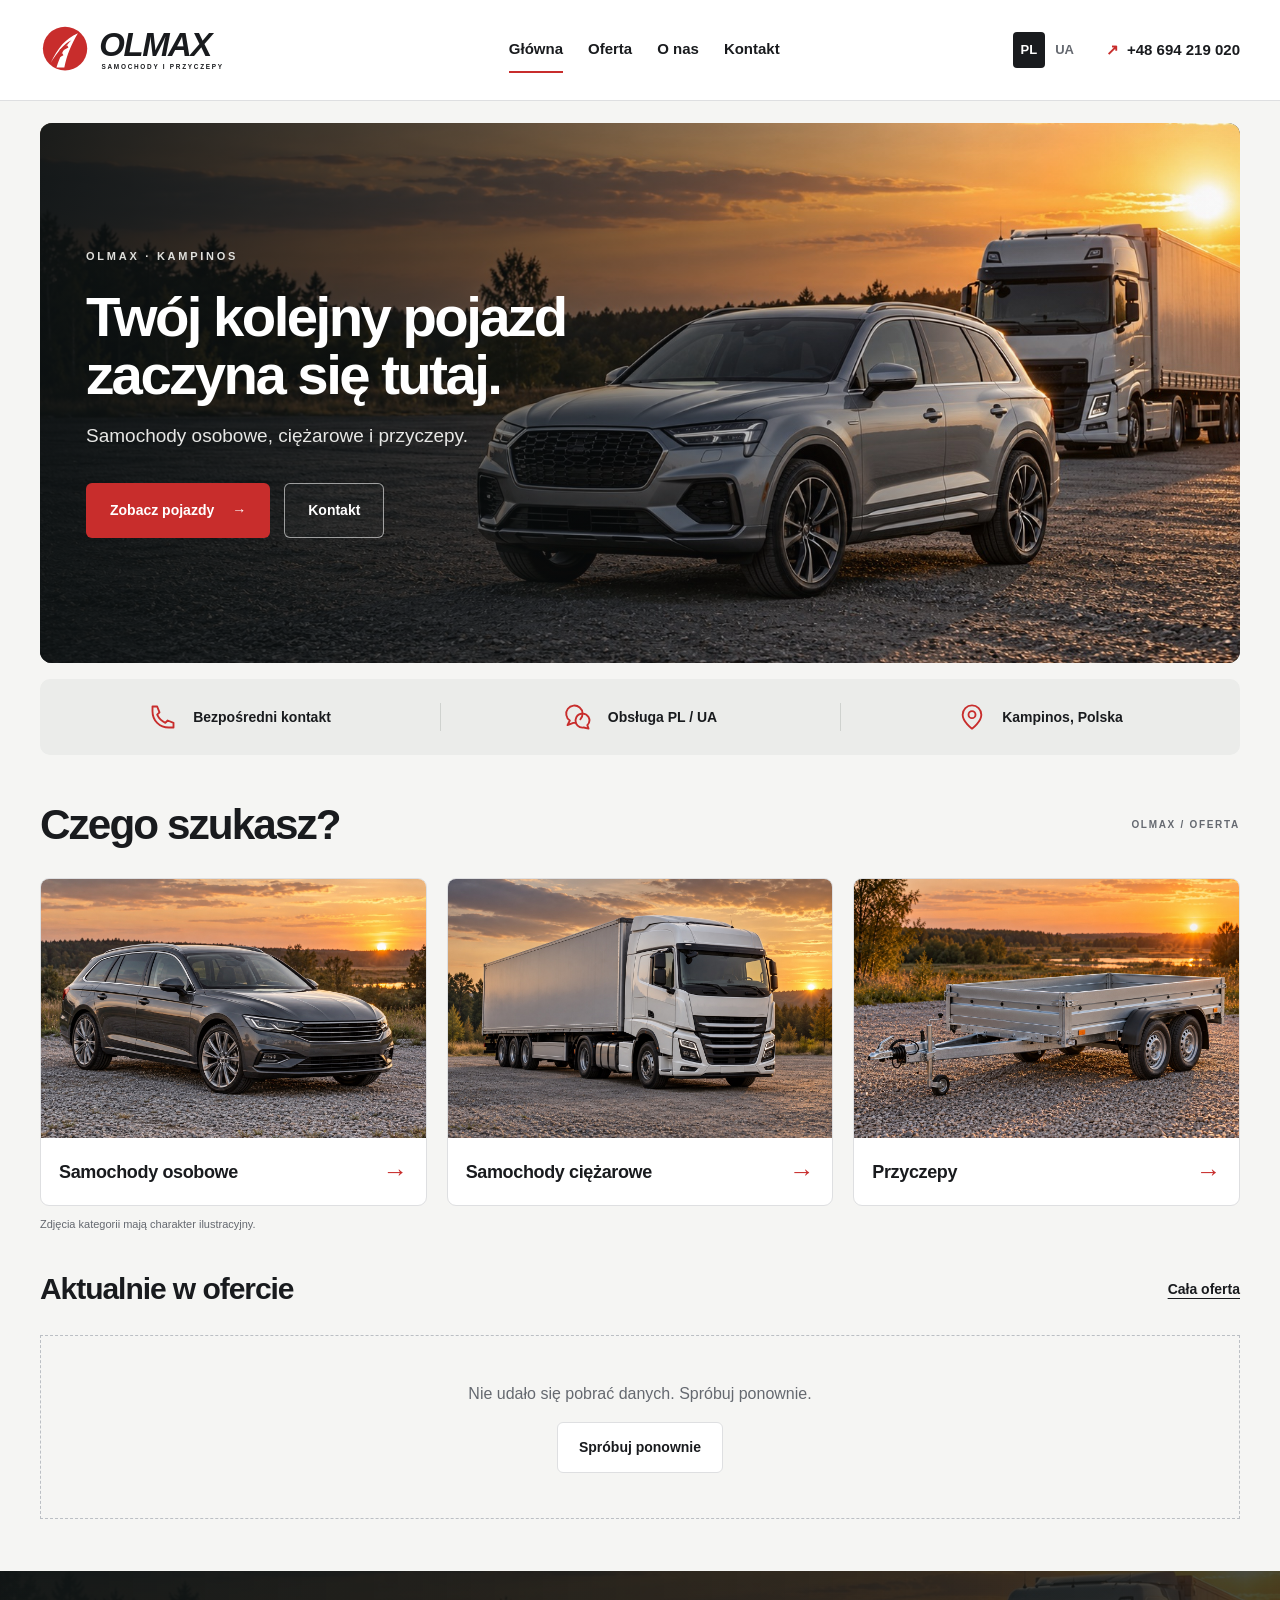
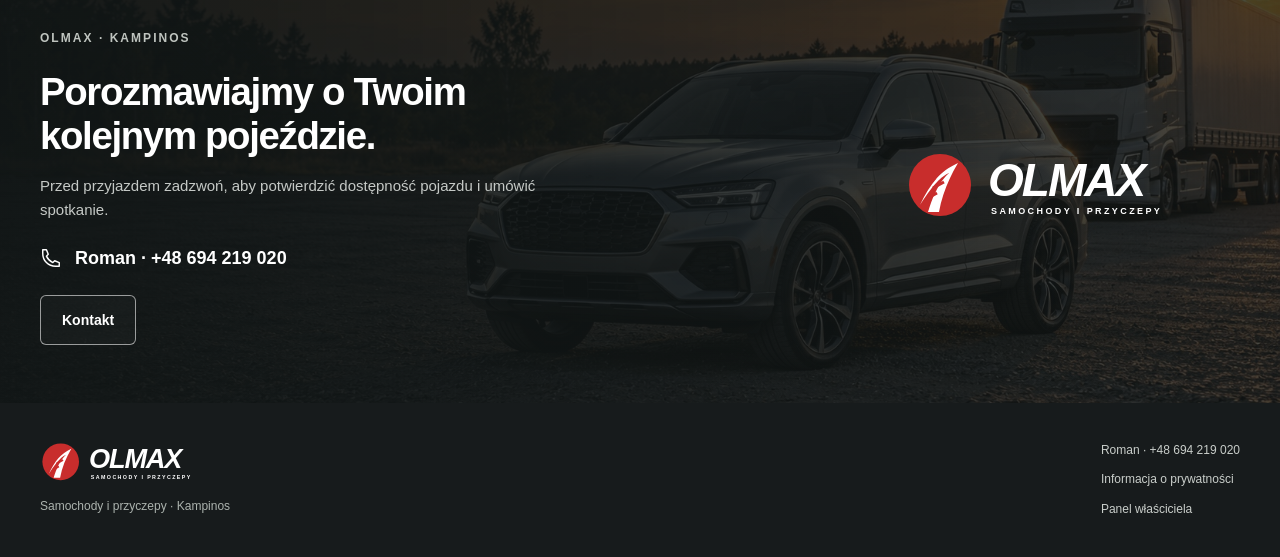
==== commit b83a3b9c: "Apply approved OLMAX visual design with vehicle category navigation" ====
--- a/index.html
+++ b/index.html
@@ -11,10 +11,10 @@
 
     <meta name="theme-color" content="#191b1e" />
     <link rel="icon" href="/assets/favicon.svg" type="image/svg+xml" />
-    <link rel="stylesheet" href="/css/style.css" />
-    <script src="/js/lang.js" defer></script>
-    <script src="/js/common.js" defer></script>
-    <script src="/js/home.js" defer></script>
+    <link rel="stylesheet" href="/css/style.css?v=20261001-design" />
+    <script src="/js/lang.js?v=20261001-design" defer></script>
+    <script src="/js/common.js?v=20261001-design" defer></script>
+    <script src="/js/home.js?v=20261001-design" defer></script>
   </head>
   <body>
     <a class="skip-link" href="#main">Przejdź do treści / До вмісту</a>
--- a/css/style.css
+++ b/css/style.css
@@ -985,3 +985,111 @@
     scroll-behavior: auto !important;
   }
 }
+
+/* OLMAX photographic identity */
+html { scroll-behavior: smooth; }
+header { background: #fff; }
+.header-inner { min-height: 100px; gap: 20px; }
+.brand { display: block; flex-shrink: 0; letter-spacing: normal; }
+.brand img { width: 236px; height: auto; }
+nav { gap: 25px; }
+nav a { padding: 10px 0; border-bottom: 2px solid transparent; }
+nav a[aria-current="page"] { color: var(--ink); border-color: var(--red); }
+.languages button { border-radius: 4px; }
+.phone-link { white-space: nowrap; }
+.phone-link::before { content: '↗'; color: var(--red); margin-right: 8px; }
+.showcase { position: relative; isolation: isolate; margin-top: 22px; overflow: hidden; border-radius: 12px; min-height: 540px; display: flex; align-items: center; background: #232827; color: #fff; }
+.showcase-image { position: absolute; inset: 0; z-index: -2; width: 100%; height: 100%; object-fit: cover; object-position: center; }
+.showcase::before { content: ''; position: absolute; inset: 0; z-index: -1; background: linear-gradient(90deg,rgba(13,18,19,.9),rgba(13,18,19,.55) 38%,rgba(13,18,19,.02) 78%); }
+.showcase-copy { padding: 64px 46px; max-width: 690px; }
+.showcase .eyebrow { color: #e0e0dc; font-size: 11px; letter-spacing: .25em; }
+.showcase h1 { font-size: clamp(36px,4.4vw,62px); line-height: 1.04; white-space: pre-line; letter-spacing: -.045em; text-wrap: balance; }
+.showcase-sub { font-size: 19px; color: #e7e7e5; max-width: 420px; }
+.showcase .actions { gap: 14px; }
+.button { border-radius: 6px; transition: background .2s,border-color .2s; }
+.showcase .button { padding: 15px 23px; }
+.button.primary { gap: 18px; }
+.ghost { border-color: #ffffff90; color: #fff; background: #ffffff06; }
+.ghost:hover { background: #ffffff18; border-color: #fff; }
+.service-strip { display: grid; grid-template-columns: repeat(3,1fr); background: #ebecea; border-radius: 10px; margin-top: 16px; padding: 24px 0; }
+.service-strip > div { display: flex; align-items: center; justify-content: center; gap: 16px; padding: 0 18px; font-size: 14px; font-weight: 650; }
+.service-strip > div + div { border-left: 1px solid #cfd2cf; }
+.service-strip svg { width: 28px; height: 28px; color: var(--red); flex-shrink: 0; }
+.categories { padding-top: 46px; }
+.categories h2 { font-size: clamp(30px,3.3vw,43px); letter-spacing: -.045em; }
+.categories .eyebrow { color: var(--muted); font-size: 10px; margin: 0; }
+.category-grid { display: grid; grid-template-columns: repeat(3,minmax(0,1fr)); gap: 20px; }
+.category-card { background: #fff; border-radius: 9px; overflow: hidden; text-decoration: none; border: 1px solid #dedfe1; }
+.category-image { overflow: hidden; background: #d8d8d4; }
+.category-image img { width: 100%; height: auto; aspect-ratio: 1.48; object-fit: cover; transition: transform .35s; }
+.category-card:hover img { transform: scale(1.035); }
+.category-label { padding: 21px 18px; display: flex; justify-content: space-between; align-items: center; gap: 12px; }
+.category-label h3 { margin: 0; font-size: 18px; letter-spacing: -.02em; }
+.category-label > span { color: var(--red); font-size: 25px; line-height: 1; }
+.image-note { color: var(--muted); font-size: 11px; margin: 10px 0 0; }
+.home-offer { padding-block: 38px 52px; }
+.offer-empty { grid-column: 1/-1; border-radius: 12px; background: #eaebe8; padding: 32px 24px; text-align: center; }
+.offer-empty > svg { width: 160px; height: 65px; color: #939995; margin: 0 auto 12px; }
+.offer-empty h2 { font-size: 25px; margin-bottom: 10px; }
+.offer-empty p { color: var(--muted); font-size: 15px; }
+.offer-empty .button { margin-top: 4px; }
+.contact-banner { background: linear-gradient(90deg,rgba(17,22,22,.97),rgba(17,22,22,.76)), url('/assets/hero.jpg') center 62%/cover; color: #fff; scroll-margin-top: 24px; }
+.contact-banner-inner { padding-block: 58px; display: grid; grid-template-columns: 1.4fr 1fr; align-items: center; gap: 60px; }
+.contact-banner h2 { font-size: clamp(30px,3vw,40px); white-space: pre-line; max-width: 620px; }
+.contact-banner .eyebrow { color: #bfc4bf; }
+.contact-banner p:not(.eyebrow) { color: #c5c9c6; max-width: 520px; font-size: 15px; }
+.contact-banner-phone { display: flex; align-items: center; gap: 13px; text-decoration: none; font-size: 18px; font-weight: 600; margin: 22px 0; }
+.contact-banner-phone svg { width: 22px; height: 22px; }
+.contact-banner-logo { width: 340px; max-width: 100%; justify-self: end; }
+footer { background: #171b1c; border-color: #333; color: #c9ceca; }
+.footer-inner { padding-block: 38px; }
+.footer-inner .brand img { width: 195px; }
+.footer-inner p { color: #acb3ae; font-size: 12px; margin: 12px 0 0; }
+.footer-links a { color: #c9ceca; font-size: 12px; }
+.catalog-filters { grid-template-columns: 1.1fr 1.5fr 1fr 1fr auto; }
+@media (max-width: 1100px) {
+ .brand img { width: 205px; }
+ .header-inner { flex-wrap: wrap; padding-block: 15px; gap: 15px; }
+ .header-inner nav { order: 3; width: 100%; justify-content: center; }
+ .showcase { min-height: 510px; }
+ .showcase-copy { max-width: 620px; padding: 50px 32px; }
+ .catalog-filters { grid-template-columns: repeat(2,minmax(0,1fr)); }
+}
+@media (max-width: 650px) {
+ .container,.header-inner,.footer-inner { width: calc(100% - 32px); }
+ .header-inner { min-height: 0; gap: 12px; padding-block: 14px 5px; }
+ .brand img { width: 166px; }
+ .header-actions { gap: 0; }
+ .header-actions .phone-link { display: none; }
+ .header-inner nav { gap: 0; justify-content: space-between; margin: 0; width: 100%; }
+ nav a { font-size: 13px; padding: 9px 5px; }
+ .showcase { min-height: 610px; margin-top: 16px; align-items: flex-start; }
+ .showcase-image { object-position: 65% bottom; height: 75%; top: auto; bottom: 0; }
+ .showcase::before { background: linear-gradient(180deg,#161c1e 0%,#161c1e 26%,rgba(22,28,30,.88) 42%,rgba(22,28,30,.1) 67%); }
+ .showcase-copy { padding: 30px 22px; width: 100%; }
+ .showcase h1 { font-size: clamp(31px,8vw,42px); line-height: 1.08; }
+ .showcase .eyebrow { font-size: 10px; margin-bottom: 18px; }
+ .showcase-sub { font-size: 15px; max-width: 290px; }
+ .showcase .actions { gap: 10px; margin-top: 22px; }
+ .showcase .button { padding: 12px 14px; min-height: 46px; font-size: 12px; }
+ .service-strip { padding: 14px; gap: 14px; grid-template-columns: 1fr; }
+ .service-strip > div { justify-content: flex-start; font-size: 13px; gap: 13px; padding: 0; }
+ .service-strip > div + div { border: 0; }
+ .service-strip svg { width: 22px; height: 22px; }
+ .categories { padding-top: 32px; }
+ .categories .section-heading { margin-bottom: 20px; }
+ .categories .eyebrow { display: none; }
+ .category-grid { grid-template-columns: 1fr; gap: 18px; }
+ .category-image img { aspect-ratio: 1.6; }
+ .category-label { padding: 18px; }
+ .home-offer { padding-block: 28px 36px; }
+ .offer-empty { padding: 25px 18px; }
+ .offer-empty p { font-size: 14px; }
+ .contact-banner-inner { padding-block: 36px; grid-template-columns: 1fr; gap: 30px; }
+ .contact-banner-logo { width: 240px; justify-self: start; }
+ .contact-banner-phone { font-size: 16px; }
+ .contact-banner h2 { font-size: 30px; }
+ .footer-inner { gap: 24px; }
+ .catalog-filters { grid-template-columns: 1fr; }
+ .catalog-filters > label:first-child { grid-column: auto; }
+}
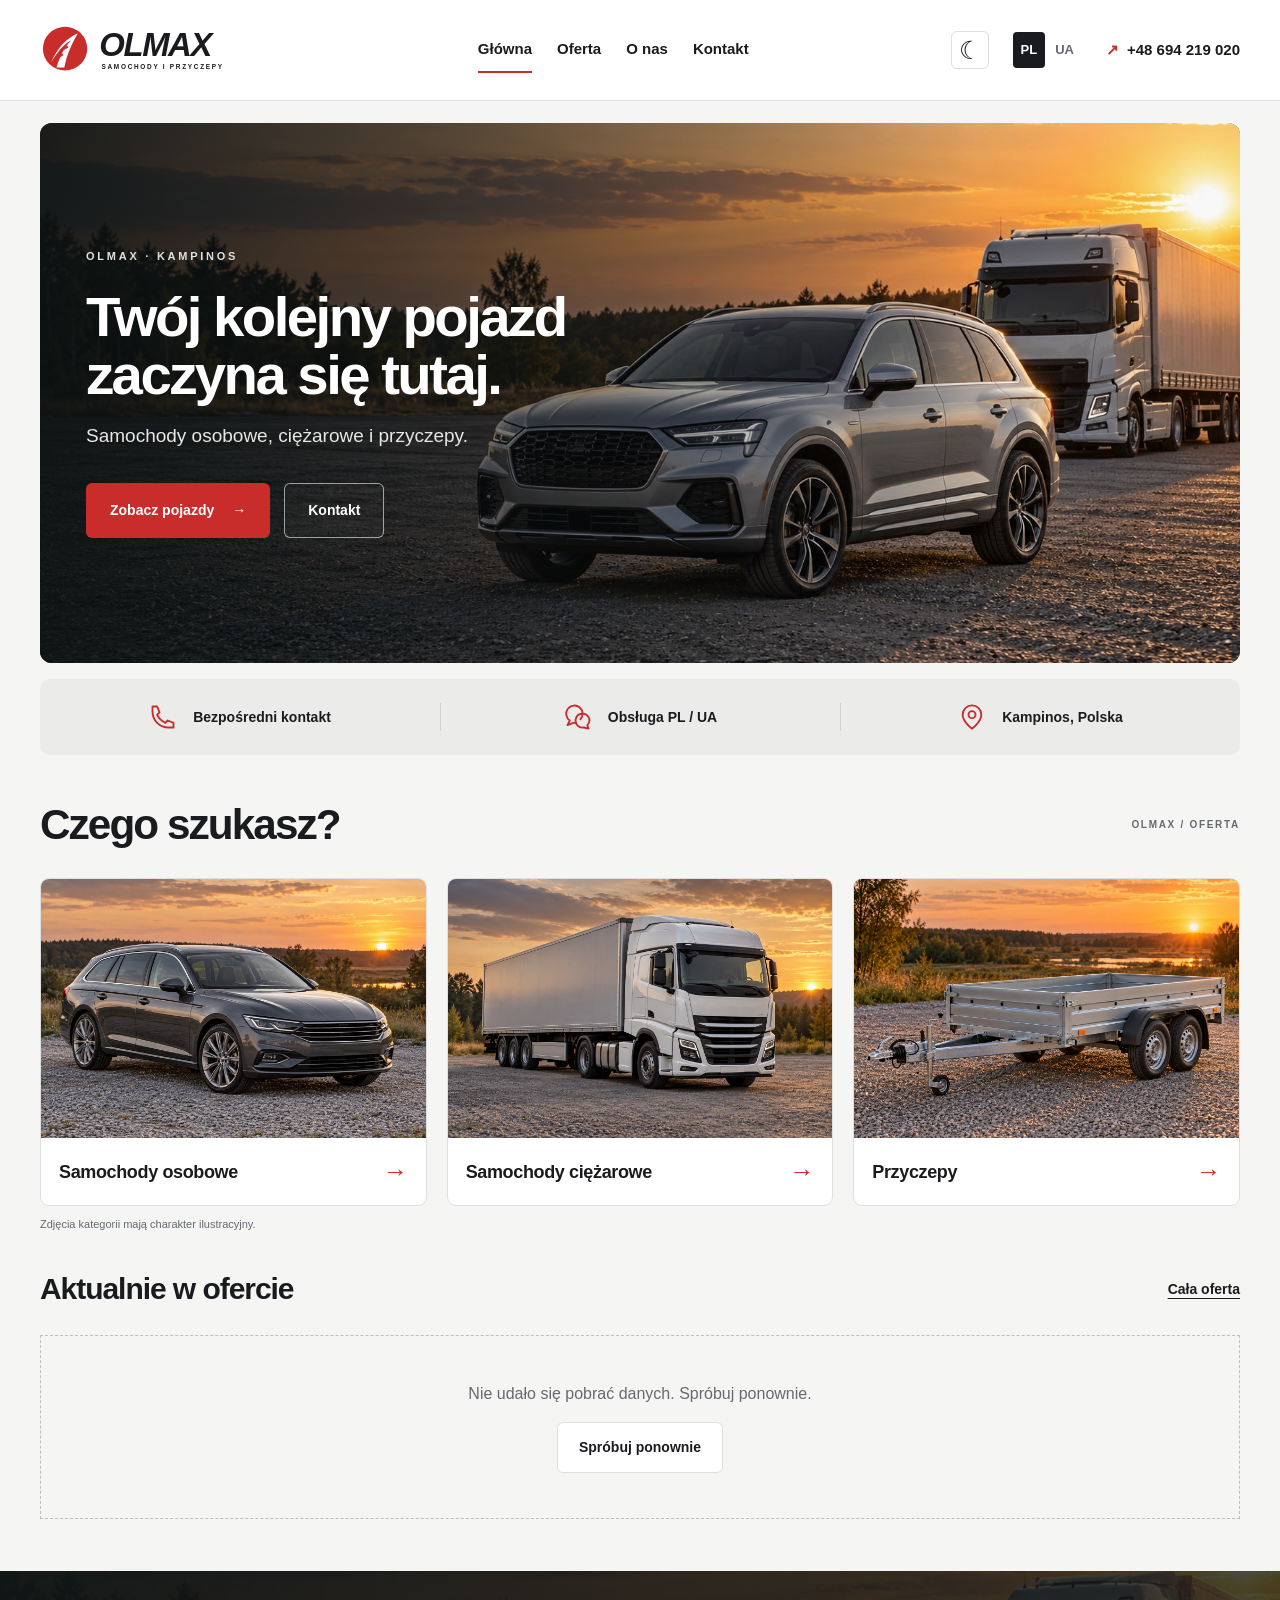
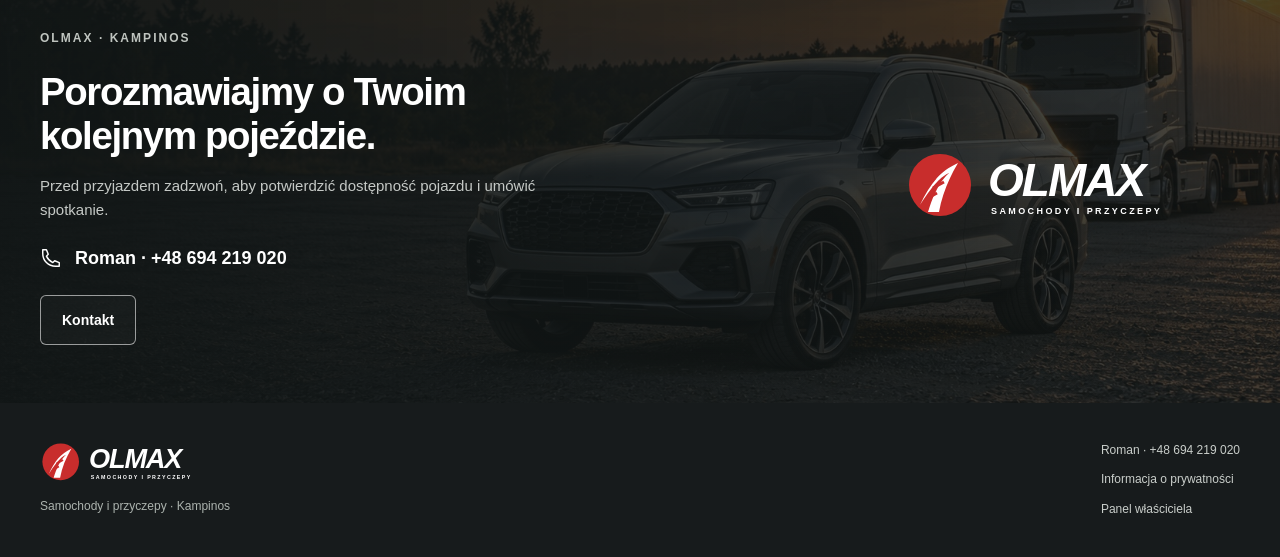
==== commit d5db560f: "Add automatic description translation and persistent dark theme" ====
--- a/index.html
+++ b/index.html
@@ -11,10 +11,10 @@
 
     <meta name="theme-color" content="#191b1e" />
     <link rel="icon" href="/assets/favicon.svg" type="image/svg+xml" />
-    <link rel="stylesheet" href="/css/style.css?v=20261001-design" />
-    <script src="/js/lang.js?v=20261001-design" defer></script>
-    <script src="/js/common.js?v=20261001-design" defer></script>
-    <script src="/js/home.js?v=20261001-design" defer></script>
+    <link rel="stylesheet" href="/css/style.css?v=20261006-theme" />
+    <script src="/js/lang.js?v=20261006-theme" defer></script>
+    <script src="/js/common.js?v=20261006-theme" defer></script>
+    <script src="/js/home.js?v=20261006-theme" defer></script>
   </head>
   <body>
     <a class="skip-link" href="#main">Przejdź do treści / До вмісту</a>
--- a/css/style.css
+++ b/css/style.css
@@ -1093,3 +1093,36 @@
  .catalog-filters { grid-template-columns: 1fr; }
  .catalog-filters > label:first-child { grid-column: auto; }
 }
+
+/* Vehicle gallery: shared selection in inline and fullscreen modes. */
+.photo-stage { position:relative; border-radius:8px; overflow:hidden; touch-action:pan-y; }
+.photo-open { display:block; width:100%; padding:0; border:0; background:transparent; cursor:zoom-in; }
+.photo-expand { position:absolute; right:12px; bottom:12px; padding:4px 10px; background:#151719c9; color:white; border-radius:5px; font-size:25px; }
+.gallery-arrow { position:absolute; top:50%; transform:translateY(-50%); width:44px; height:52px; padding:0; border:1px solid #ffffff60; border-radius:6px; background:#151719c9; color:#fff; font-size:38px; line-height:1; z-index:2; }
+.photo-prev { left:12px; }.photo-next { right:12px; }
+.gallery-arrow:hover,.lightbox-close:hover { background:#c82d2c; }
+.photo-count { position:absolute; bottom:14px; left:50%; transform:translateX(-50%); border-radius:20px; background:#151719d9; color:white; padding:5px 14px; font-size:13px; pointer-events:none; }
+.gallery { position:relative; }
+.photo-lightbox { position:fixed; inset:0; width:100vw; max-width:none; height:100dvh; max-height:none; padding:64px 65px; margin:0; border:0; background:#101213f7; color:white; touch-action:pan-y; }
+.photo-lightbox[open] { display:flex; align-items:center; justify-content:center; }
+.photo-lightbox::backdrop { background:#101213; }
+.photo-lightbox .lightbox-image { width:100%; height:100%; max-width:100%; object-fit:contain; }
+.lightbox-close { position:absolute; top:12px; right:16px; width:46px; height:46px; font-size:34px; line-height:1; border:1px solid #ffffff60; border-radius:6px; background:#25282b; color:white; z-index:3; }
+.photo-lightbox .photo-count { bottom:18px; }
+body.gallery-open { overflow:hidden; }
+@media(max-width:650px) { .photo-lightbox { padding:64px 8px; }.photo-lightbox .gallery-arrow { top:auto; bottom:16px; transform:none; }.photo-lightbox .photo-count { bottom:27px; }.gallery-arrow { width:40px; height:46px; }.consumption-unit { font-size:12px; } }
+
+/* Persistent light / dark appearance. Images retain their original colors. */
+.theme-toggle { width:38px; height:38px; flex-shrink:0; padding:0; border:1px solid var(--line); border-radius:6px; background:transparent; color:var(--ink); font-size:25px; line-height:1; }
+:root[data-theme="dark"] { color-scheme:dark; --ink:#f1f2f3; --muted:#b5bac0; --paper:#111416; --line:#3d4348; --red:#eb5554; }
+[data-theme="dark"] header,[data-theme="dark"] .panel,[data-theme="dark"] .car-card,[data-theme="dark"] .category-card,[data-theme="dark"] .catalog-filters,[data-theme="dark"] .admin-car,[data-theme="dark"] .lead-card,[data-theme="dark"] input,[data-theme="dark"] select,[data-theme="dark"] textarea,[data-theme="dark"] .upload-item button,[data-theme="dark"] .button.secondary { background:#1c2125; color:var(--ink); border-color:var(--line); }
+[data-theme="dark"] .service-strip,[data-theme="dark"] .offer-empty,[data-theme="dark"] .main-photo,[data-theme="dark"] .card-image,[data-theme="dark"] .thumb,[data-theme="dark"] .category-image { background:#252b30; }
+[data-theme="dark"] .languages button { color:var(--ink); }
+[data-theme="dark"] .languages button[aria-pressed="true"],[data-theme="dark"] .admin-tabs button[aria-pressed="true"] { background:#f1f2f3; color:#151719; }
+[data-theme="dark"] .badge { background:#323a41; color:#f1f2f3; }
+[data-theme="dark"] .badge.published,[data-theme="dark"] .badge.new { background:#193d2c; color:#9de8ba; }
+[data-theme="dark"] .badge.sold { background:#30394e; color:#d5dff9; }
+[data-theme="dark"] .form-status.error { color:#ff9c99; }
+#car-description { white-space:pre-wrap; overflow-wrap:anywhere; }
+#translation-status:empty { display:none; }
+@media(max-width:600px) { .header-actions { gap:6px; } .theme-toggle { width:32px; height:34px; } }
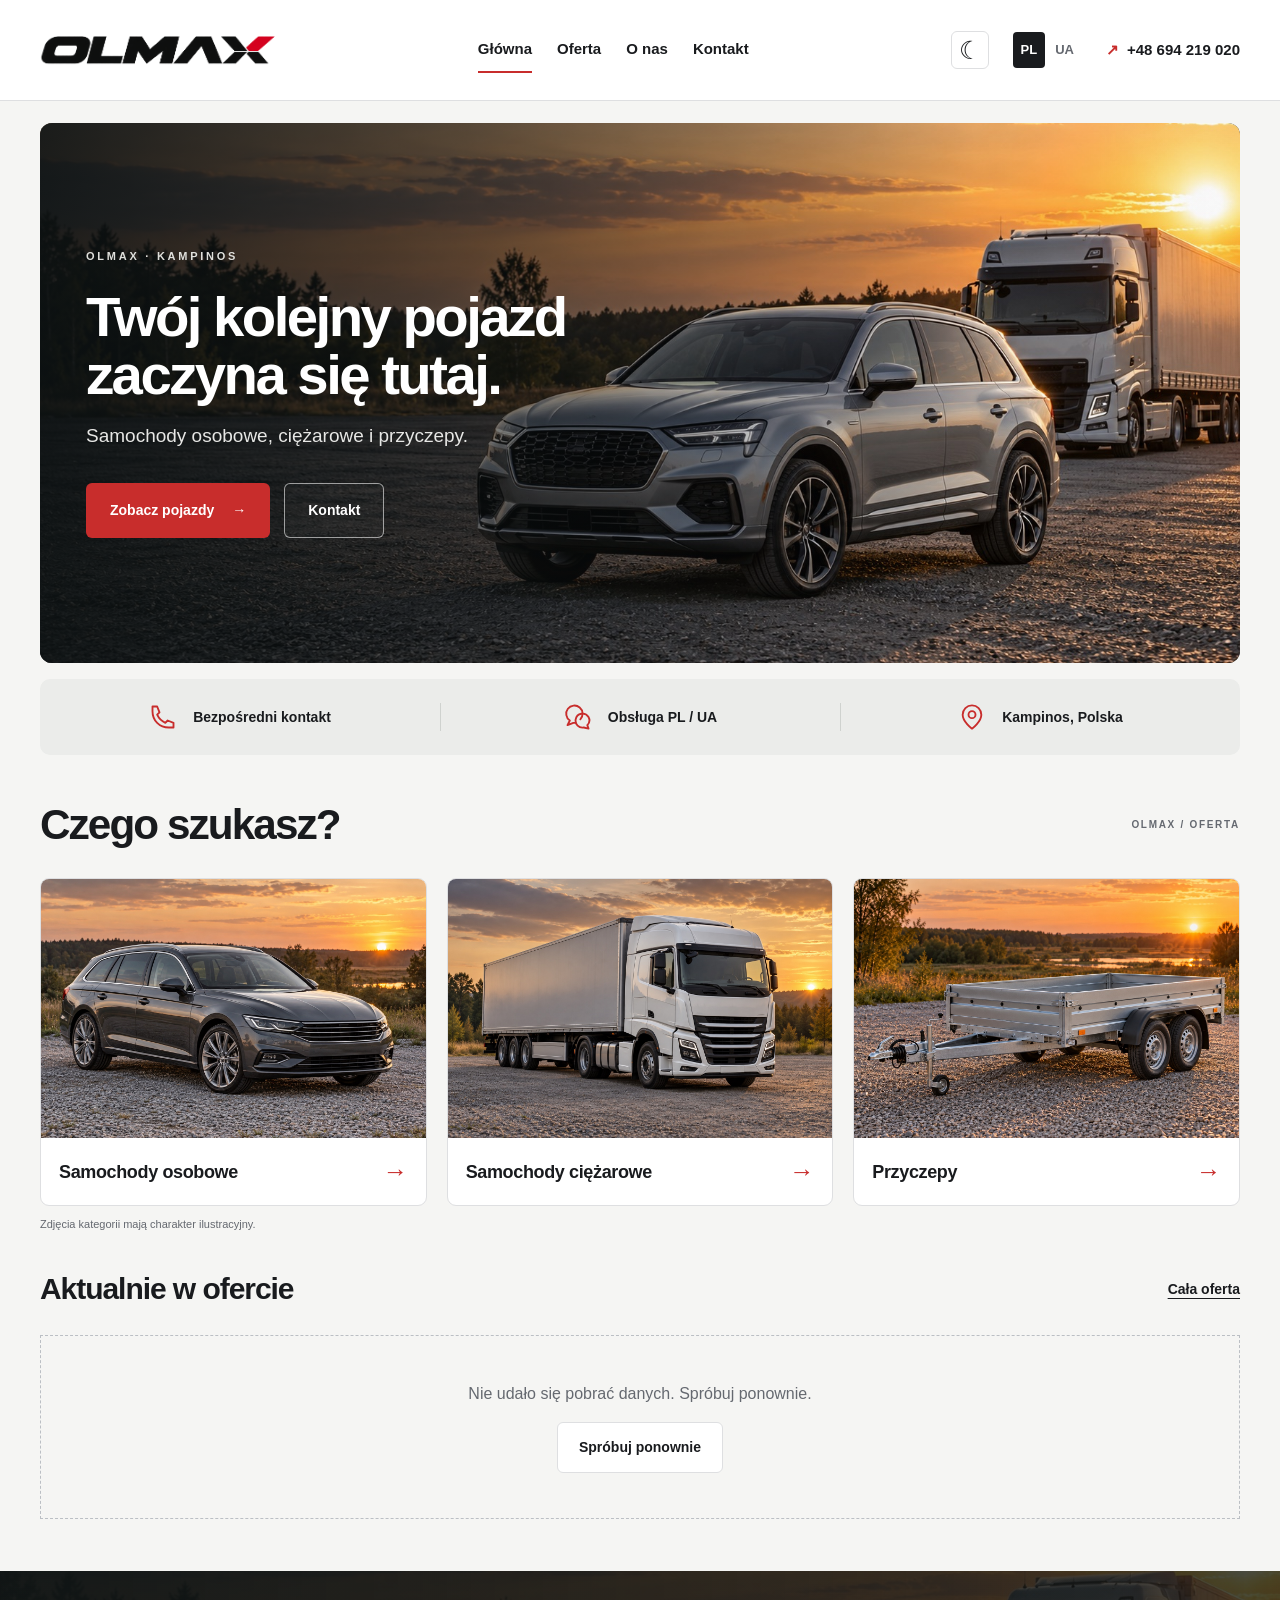
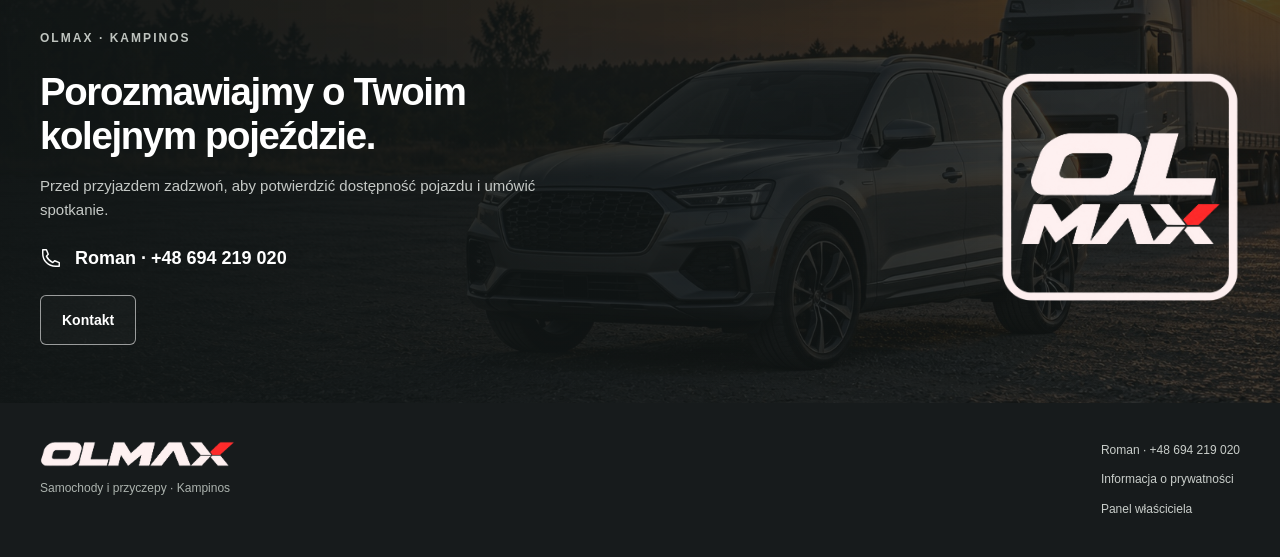
==== commit 1dd48ff1: "Install approved OLMAX logos and persist theme before page navigation" ====
--- a/index.html
+++ b/index.html
@@ -10,11 +10,12 @@
     />
 
     <meta name="theme-color" content="#191b1e" />
-    <link rel="icon" href="/assets/favicon.svg" type="image/svg+xml" />
-    <link rel="stylesheet" href="/css/style.css?v=20261006-theme" />
-    <script src="/js/lang.js?v=20261006-theme" defer></script>
-    <script src="/js/common.js?v=20261006-theme" defer></script>
-    <script src="/js/home.js?v=20261006-theme" defer></script>
+    <link rel="icon" href="/assets/favicon-v2.svg" type="image/svg+xml" />
+    <script src="/js/theme.js?v=20261015-brand"></script>
+    <link rel="stylesheet" href="/css/style.css?v=20261015-brand" />
+    <script src="/js/lang.js?v=20261015-brand" defer></script>
+    <script src="/js/common.js?v=20261015-brand" defer></script>
+    <script src="/js/home.js?v=20261015-brand" defer></script>
   </head>
   <body>
     <a class="skip-link" href="#main">Przejdź do treści / До вмісту</a>
--- a/css/style.css
+++ b/css/style.css
@@ -1126,3 +1126,8 @@
 #car-description { white-space:pre-wrap; overflow-wrap:anywhere; }
 #translation-status:empty { display:none; }
 @media(max-width:600px) { .header-actions { gap:6px; } .theme-toggle { width:32px; height:34px; } }
+
+/* Match the page canvas before and during navigation. */
+html { background:var(--paper); }
+.contact-banner-logo { width:240px; height:auto; }
+[data-theme="dark"] .skip-link { background:#1c2125; color:var(--ink); }
